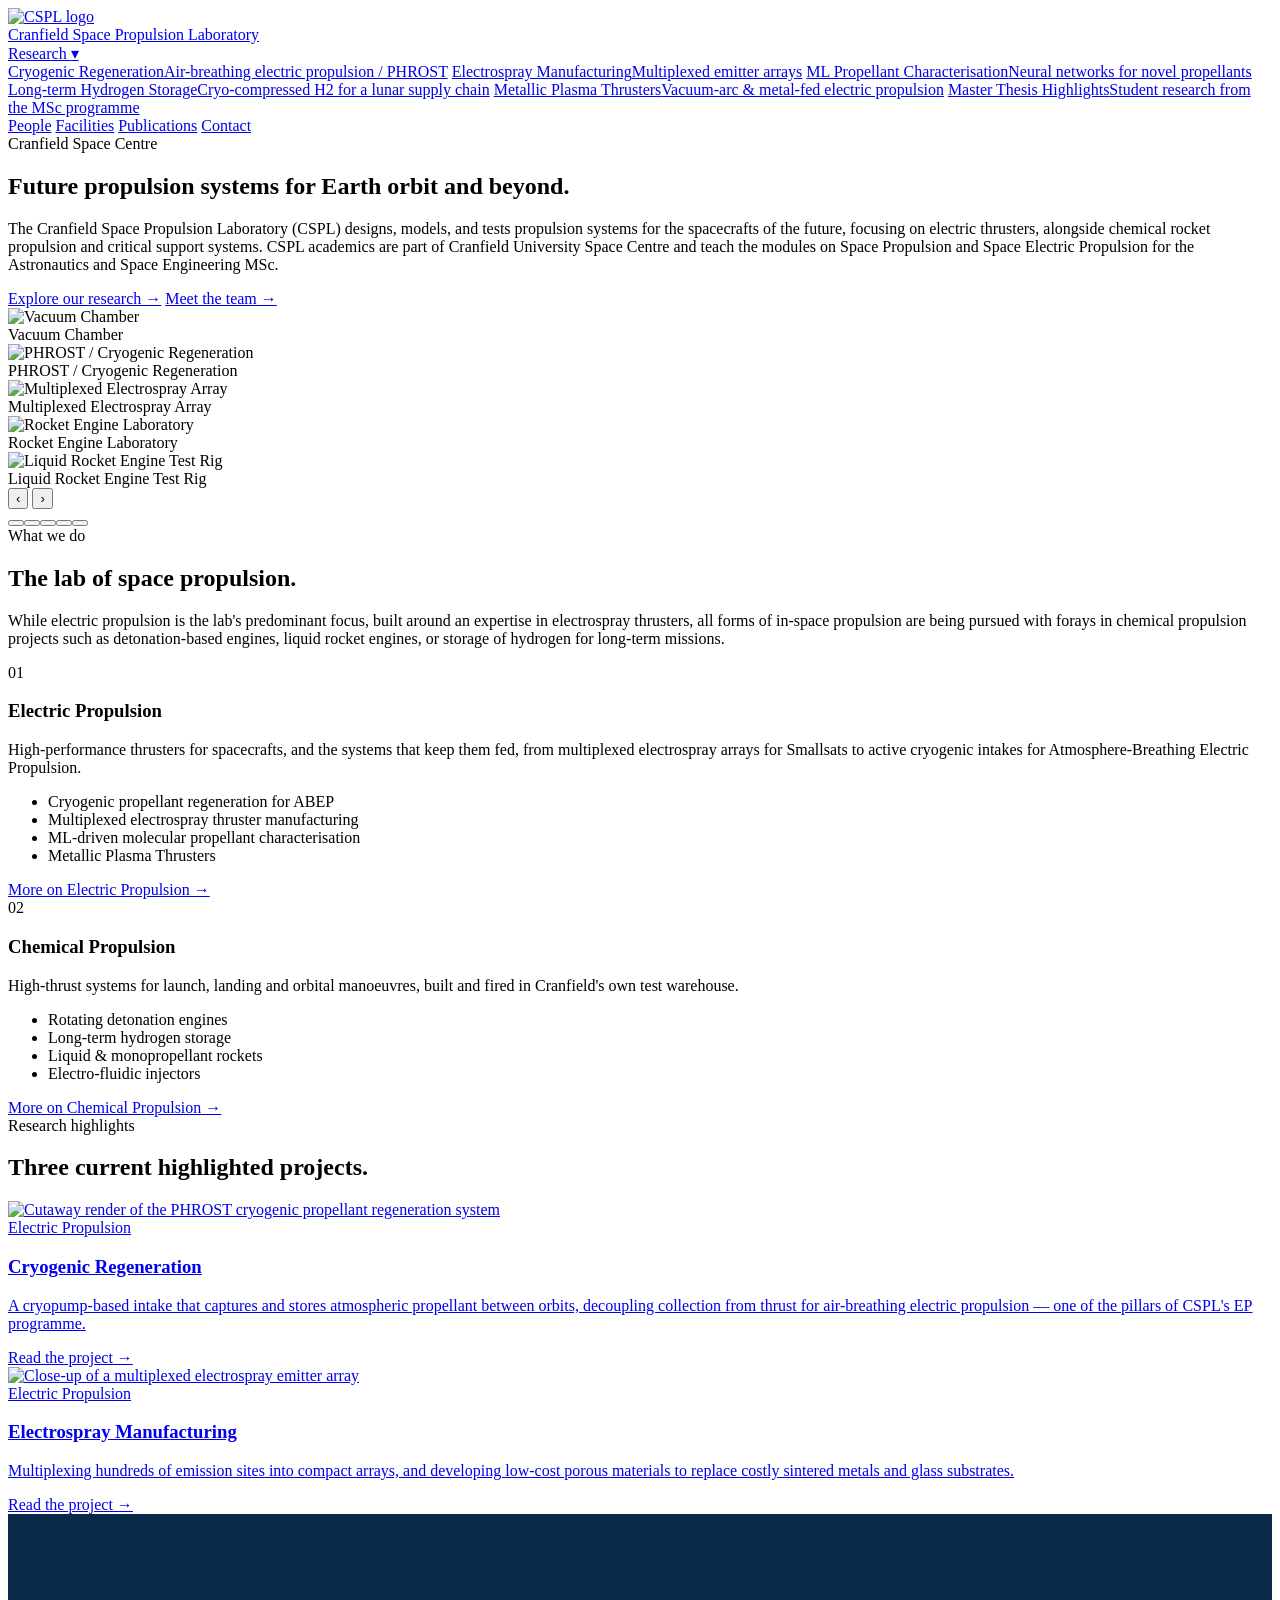
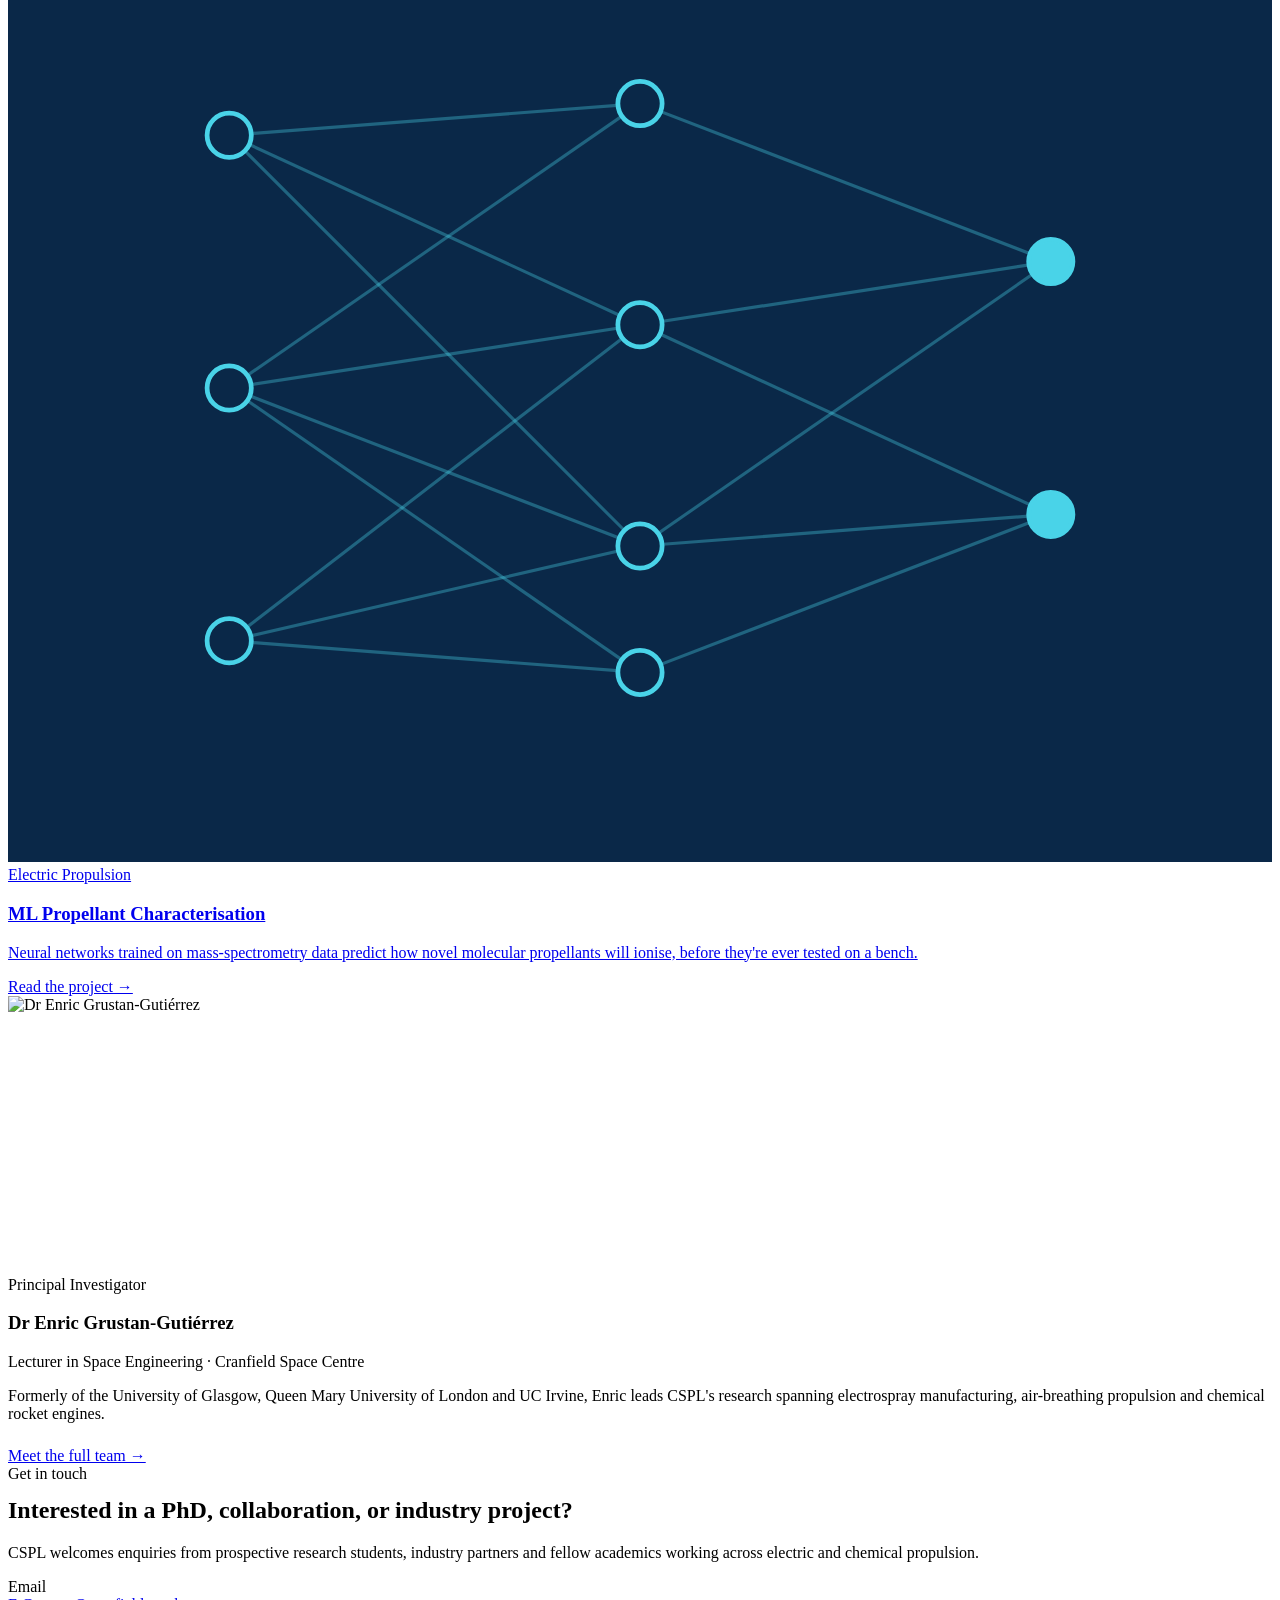
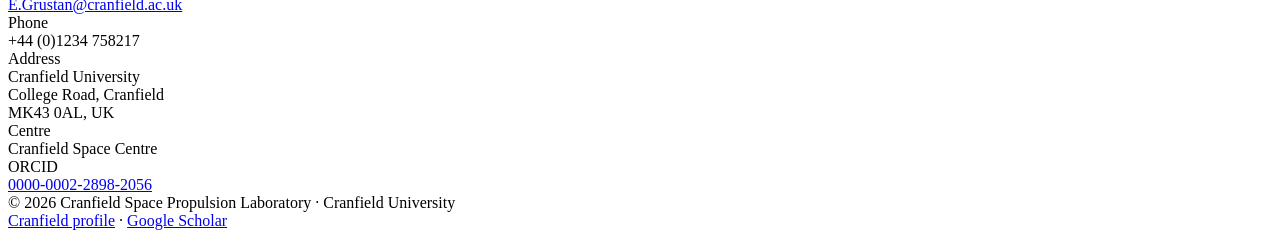
==== index.html @ cee475ef "Add files via upload" ====
<!DOCTYPE html>
<html lang="en">
<head>
<meta charset="UTF-8">
<meta name="viewport" content="width=device-width, initial-scale=1.0">
<title>Cranfield Space Propulsion Laboratory (CSPL)</title>
<meta name="description" content="The Cranfield Space Propulsion Laboratory researches electric, electrospray and chemical propulsion for the next generation of spacecraft.">
<link rel="preconnect" href="https://fonts.googleapis.com">
<link rel="preconnect" href="https://fonts.gstatic.com" crossorigin>
<link href="https://fonts.googleapis.com/css2?family=Space+Grotesk:wght@400;500;600;700&family=Inter:wght@400;500;600;700&family=IBM+Plex+Mono:wght@500;600&display=swap" rel="stylesheet">
<link rel="stylesheet" href="assets/styles.css">
</head>
<body>

<header class="site">
  <div class="nav-inner">
    <a class="brand" href="index.html">
      <img src="assets/images/logo_blanc.svg" alt="CSPL logo">
      <div class="brand-text">Cranfield Space Propulsion Laboratory</div>
    </a>
    <nav class="links">
      <div class="has-dropdown">
        <a href="research.html">Research <span class="caret">&#9662;</span></a>
        <div class="dropdown">
          <a href="research-cryogenic-regeneration.html">Cryogenic Regeneration<span class="sub">Air-breathing electric propulsion / PHROST</span></a>
          <a href="research-electrospray-manufacturing.html">Electrospray Manufacturing<span class="sub">Multiplexed emitter arrays</span></a>
          <a href="research-ml-propellants.html">ML Propellant Characterisation<span class="sub">Neural networks for novel propellants</span></a>
          <a href="research-hydrogen-storage.html">Long-term Hydrogen Storage<span class="sub">Cryo-compressed H2 for a lunar supply chain</span></a>
          <a href="research-metallic-plasma-thrusters.html">Metallic Plasma Thrusters<span class="sub">Vacuum-arc &amp; metal-fed electric propulsion</span></a>
          <a href="research-master-thesis-highlights.html">Master Thesis Highlights<span class="sub">Student research from the MSc programme</span></a>
        </div>
      </div>
      <a href="people.html" class="">People</a>
      <a href="facilities.html" class="">Facilities</a>
      <a href="publications.html" class="">Publications</a>
      <a href="#contact" class="nav-cta">Contact</a>
    </nav>
  </div>
</header>

<section class="intro-block">
  <div class="wrap">
    <div class="eyebrow mono"><span class="dash"></span>Cranfield Space Centre</div>
    <h1>Future propulsion systems for Earth orbit and beyond.</h1>
    <p class="lead">The Cranfield Space Propulsion Laboratory (CSPL) designs, models, and tests propulsion systems for the spacecrafts of the future, focusing on electric thrusters, alongside chemical rocket propulsion and critical support systems. CSPL academics are part of Cranfield University Space Centre and teach the modules on Space Propulsion and Space Electric Propulsion for the Astronautics and Space Engineering MSc.</p>
    <div class="intro-links">
      <a href="research.html">Explore our research &rarr;</a>
      <a href="people.html">Meet the team &rarr;</a>
    </div>
  </div>
</section>

<section class="slideshow-wrap">
  <div class="wrap">
    <div class="slideshow" id="slideshow">
      
      <div class="slide active" data-index="0">
        <img src="assets/images/hero.jpg" alt="Vacuum Chamber">
        <div class="tag">Vacuum Chamber</div>
      </div>
      <div class="slide" data-index="1">
        <img src="assets/images/abep_render.jpg" alt="PHROST / Cryogenic Regeneration">
        <div class="tag">PHROST / Cryogenic Regeneration</div>
      </div>
      <div class="slide" data-index="2">
        <img src="assets/images/electrospray_array.jpg" alt="Multiplexed Electrospray Array">
        <div class="tag">Multiplexed Electrospray Array</div>
      </div>
      <div class="slide" data-index="3">
        <img src="assets/images/chem_warehouse.jpg" alt="Rocket Engine Laboratory">
        <div class="tag">Rocket Engine Laboratory</div>
      </div>
      <div class="slide" data-index="4">
        <img src="assets/images/chem_rig.jpg" alt="Liquid Rocket Engine Test Rig">
        <div class="tag">Liquid Rocket Engine Test Rig</div>
      </div>
      <button class="arrow prev" id="slidePrev" aria-label="Previous slide">&#8249;</button>
      <button class="arrow next" id="slideNext" aria-label="Next slide">&#8250;</button>
      <div class="dots"><button class="dot active" data-index="0" aria-label="Show slide 1: Vacuum Chamber"></button><button class="dot" data-index="1" aria-label="Show slide 2: PHROST / Cryogenic Regeneration"></button><button class="dot" data-index="2" aria-label="Show slide 3: Multiplexed Electrospray Array"></button><button class="dot" data-index="3" aria-label="Show slide 4: Rocket Engine Laboratory"></button><button class="dot" data-index="4" aria-label="Show slide 5:Liquid Rocket Engine Test Rig"></button></div>
    </div>
  </div>
</section>

<script>
(function(){
  const slides = document.querySelectorAll('#slideshow .slide');
  const dots = document.querySelectorAll('#slideshow .dot');
  let current = 0;
  let timer;

  function show(index) {
    const n = slides.length;
    const wrapped = ((index % n) + n) % n;
    slides.forEach(s => s.classList.remove('active'));
    dots.forEach(d => d.classList.remove('active'));
    slides[wrapped].classList.add('active');
    dots[wrapped].classList.add('active');
    current = wrapped;
  }

  function next() { show(current + 1); }
  function prev() { show(current - 1); }

  function resetTimer() {
    clearInterval(timer);
    timer = setInterval(next, 5000);
  }

  dots.forEach(dot => {
    dot.addEventListener('click', () => { show(parseInt(dot.dataset.index, 10)); resetTimer(); });
  });
  document.getElementById('slideNext').addEventListener('click', () => { next(); resetTimer(); });
  document.getElementById('slidePrev').addEventListener('click', () => { prev(); resetTimer(); });

  resetTimer();
})();
</script>

<section id="domains" class="alt">
  <div class="wrap">
    <div class="section-head">
      <div class="eyebrow mono"><span class="dash"></span>What we do</div>
      <h2>The lab of space propulsion.</h2>
      <p>While electric propulsion is the lab's predominant focus, built around an expertise in electrospray thrusters, all forms of in-space propulsion are being pursued with forays in chemical propulsion projects such as detonation-based engines, liquid rocket engines, or storage of hydrogen for long-term missions.</p>
    </div>
    <div class="domains">
      <div class="domain">
        <div class="tagrow"><div class="pnum">01</div></div>
        <h3>Electric Propulsion</h3>
        <p>High-performance thrusters for spacecrafts, and the systems that keep them fed, from multiplexed electrospray arrays for Smallsats to active cryogenic intakes for Atmosphere-Breathing Electric Propulsion.</p>
        <ul>
          <li>Cryogenic propellant regeneration for ABEP</li>
          <li>Multiplexed electrospray thruster manufacturing</li>
          <li>ML-driven molecular propellant characterisation</li>
          <li>Metallic Plasma Thrusters</li>
        </ul>
        <a class="more" href="research.html#electric">More on Electric Propulsion &rarr;</a>
      </div>
      <div class="domain">
        <div class="tagrow"><div class="pnum">02</div></div>
        <h3>Chemical Propulsion</h3>
        <p>High-thrust systems for launch, landing and orbital manoeuvres, built and fired in Cranfield's own test warehouse.</p>
        <ul>
          <li>Rotating detonation engines</li>
          <li>Long-term hydrogen storage</li>
          <li>Liquid &amp; monopropellant rockets</li>
          <li>Electro-fluidic injectors</li>
        </ul>
        <a class="more" href="research.html#chemical">More on Chemical Propulsion &rarr;</a>
      </div>
    </div>
  </div>
</section>

<section>
  <div class="wrap">
    <div class="section-head">
      <div class="eyebrow mono"><span class="dash"></span>Research highlights</div>
      <h2>Three current highlighted projects.</h2>
    </div>
    <div class="project-grid">
      <a class="project-card" href="research-cryogenic-regeneration.html">
        <div class="thumb"><img src="assets/images/abep_render.jpg" alt="Cutaway render of the PHROST cryogenic propellant regeneration system"></div>
        <div class="body">
          <div class="tag">Electric Propulsion</div>
          <h3>Cryogenic Regeneration</h3>
          <p>A cryopump-based intake that captures and stores atmospheric propellant between orbits, decoupling collection from thrust for air-breathing electric propulsion &mdash; one of the pillars of CSPL's EP programme.</p>
          <div class="link">Read the project &rarr;</div>
        </div>
      </a>
      <a class="project-card" href="research-electrospray-manufacturing.html">
        <div class="thumb"><img src="assets/images/electrospray_array.jpg" alt="Close-up of a multiplexed electrospray emitter array"></div>
        <div class="body">
          <div class="tag">Electric Propulsion</div>
          <h3>Electrospray Manufacturing</h3>
          <p>Multiplexing hundreds of emission sites into compact arrays, and developing low-cost porous materials to replace costly sintered metals and glass substrates.</p>
          <div class="link">Read the project &rarr;</div>
        </div>
      </a>
      <a class="project-card" href="research-ml-propellants.html">
        <div class="thumb"><svg viewBox="0 0 400 300" xmlns="http://www.w3.org/2000/svg" style="width:100%;height:100%;background:#0A2848;">
  <g stroke="rgba(73,211,232,0.35)" stroke-width="1">
    <line x1="70" y1="70" x2="200" y2="60"/><line x1="70" y1="70" x2="200" y2="130"/><line x1="70" y1="70" x2="200" y2="200"/>
    <line x1="70" y1="150" x2="200" y2="60"/><line x1="70" y1="150" x2="200" y2="130"/><line x1="70" y1="150" x2="200" y2="200"/><line x1="70" y1="150" x2="200" y2="240"/>
    <line x1="70" y1="230" x2="200" y2="130"/><line x1="70" y1="230" x2="200" y2="200"/><line x1="70" y1="230" x2="200" y2="240"/>
    <line x1="200" y1="60" x2="330" y2="110"/><line x1="200" y1="130" x2="330" y2="110"/><line x1="200" y1="200" x2="330" y2="110"/>
    <line x1="200" y1="130" x2="330" y2="190"/><line x1="200" y1="200" x2="330" y2="190"/><line x1="200" y1="240" x2="330" y2="190"/>
  </g>
  <g fill="#0A2848" stroke="#49D3E8" stroke-width="1.5">
    <circle cx="70" cy="70" r="7"/><circle cx="70" cy="150" r="7"/><circle cx="70" cy="230" r="7"/>
    <circle cx="200" cy="60" r="7"/><circle cx="200" cy="130" r="7"/><circle cx="200" cy="200" r="7"/><circle cx="200" cy="240" r="7"/>
    <circle cx="330" cy="110" r="7" fill="#49D3E8"/><circle cx="330" cy="190" r="7" fill="#49D3E8"/>
  </g>
</svg></div>
        <div class="body">
          <div class="tag">Electric Propulsion</div>
          <h3>ML Propellant Characterisation</h3>
          <p>Neural networks trained on mass-spectrometry data predict how novel molecular propellants will ionise, before they're ever tested on a bench.</p>
          <div class="link">Read the project &rarr;</div>
        </div>
      </a>
    </div>
  </div>
</section>

<section class="alt">
  <div class="wrap">
    <div class="pi-card" style="background:var(--paper); border:1px solid var(--line);">
      <div class="pi-photo" style="min-height:280px;"><img src="assets/images/pi_photo.jpg" alt="Dr Enric Grustan-Gutiérrez"></div>
      <div class="pi-body" style="color:var(--ink);">
        <div class="role" style="color:var(--blue);">Principal Investigator</div>
        <h3 style="color:var(--navy);">Dr Enric Grustan-Gutiérrez</h3>
        <div class="dept" style="color:var(--graphite);">Lecturer in Space Engineering &middot; Cranfield Space Centre</div>
        <p style="color:var(--graphite);">Formerly of the University of Glasgow, Queen Mary University of London and UC Irvine, Enric leads CSPL's research spanning electrospray manufacturing, air-breathing propulsion and chemical rocket engines.</p>
        <a href="people.html" class="btn btn-navy" style="margin-top:8px; display:inline-flex;">Meet the full team &rarr;</a>
      </div>
    </div>
  </div>
</section>

<section class="contact-band" id="contact">
  <div class="wrap contact-inner">
    <div>
      <div class="eyebrow mono"><span class="dash" style="background:var(--cyan);"></span><span style="color:var(--cyan);">Get in touch</span></div>
      <h2 style="margin-top:14px;">Interested in a PhD, collaboration, or industry project?</h2>
      <p>CSPL welcomes enquiries from prospective research students, industry partners and fellow academics working across electric and chemical propulsion.</p>
    </div>
    <div class="contact-card">
      <div class="row"><div class="k">Email</div><div class="v"><a href="mailto:E.Grustan@cranfield.ac.uk">E.Grustan@cranfield.ac.uk</a></div></div>
      <div class="row"><div class="k">Phone</div><div class="v">+44 (0)1234 758217</div></div>
      <div class="row"><div class="k">Address</div><div class="v">Cranfield University<br>College Road, Cranfield<br>MK43 0AL, UK</div></div>
      <div class="row"><div class="k">Centre</div><div class="v">Cranfield Space Centre</div></div>
      <div class="row"><div class="k">ORCID</div><div class="v"><a href="https://orcid.org/0000-0002-2898-2056" target="_blank" rel="noopener">0000-0002-2898-2056</a></div></div>
    </div>
  </div>
</section>

<footer>
  <div class="wrap">
    <div>&copy; 2026 Cranfield Space Propulsion Laboratory &middot; Cranfield University</div>
    <div><a href="https://www.cranfield.ac.uk/people/dr-enric-grustan-gutierrez-34282404" target="_blank" rel="noopener">Cranfield profile</a> &middot; <a href="https://scholar.google.com/citations?user=xD1AS20AAAAJ&hl=ca" target="_blank" rel="noopener">Google Scholar</a></div>
  </div>
</footer>
</body>
</html>
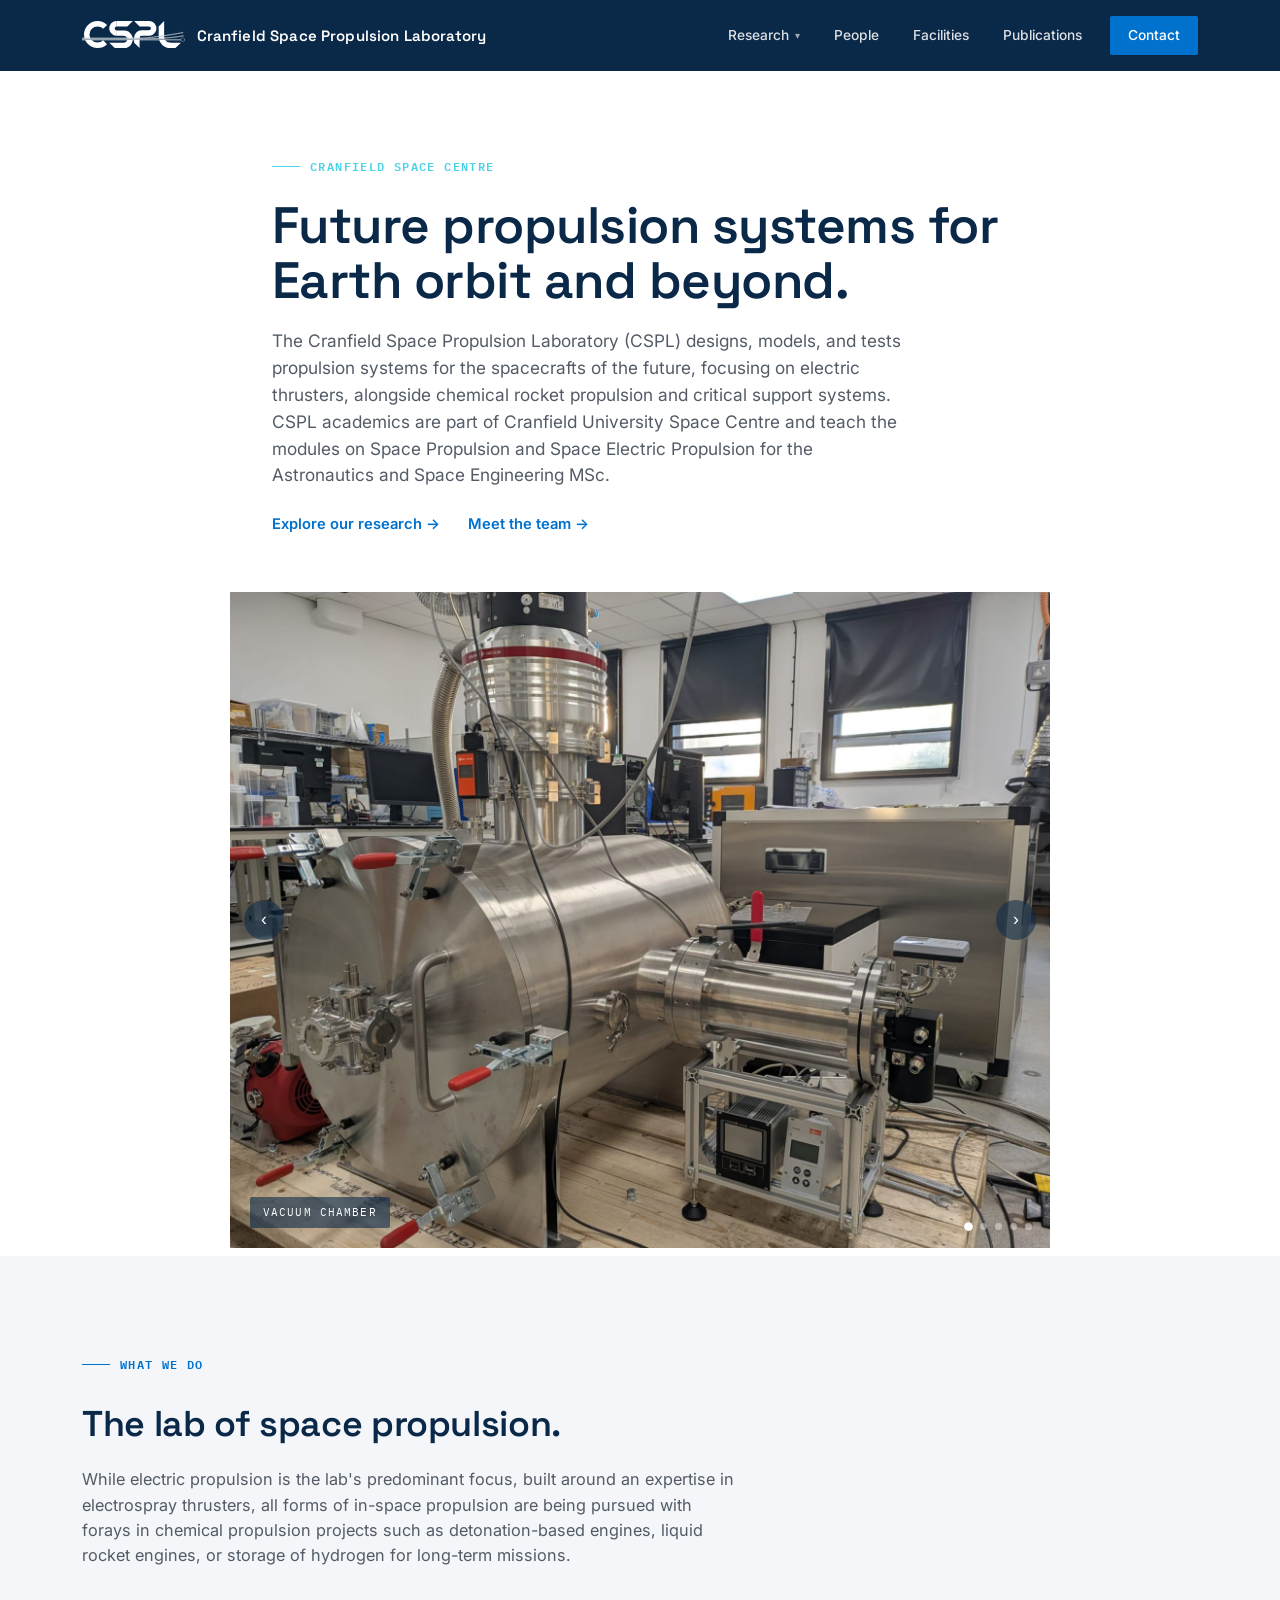
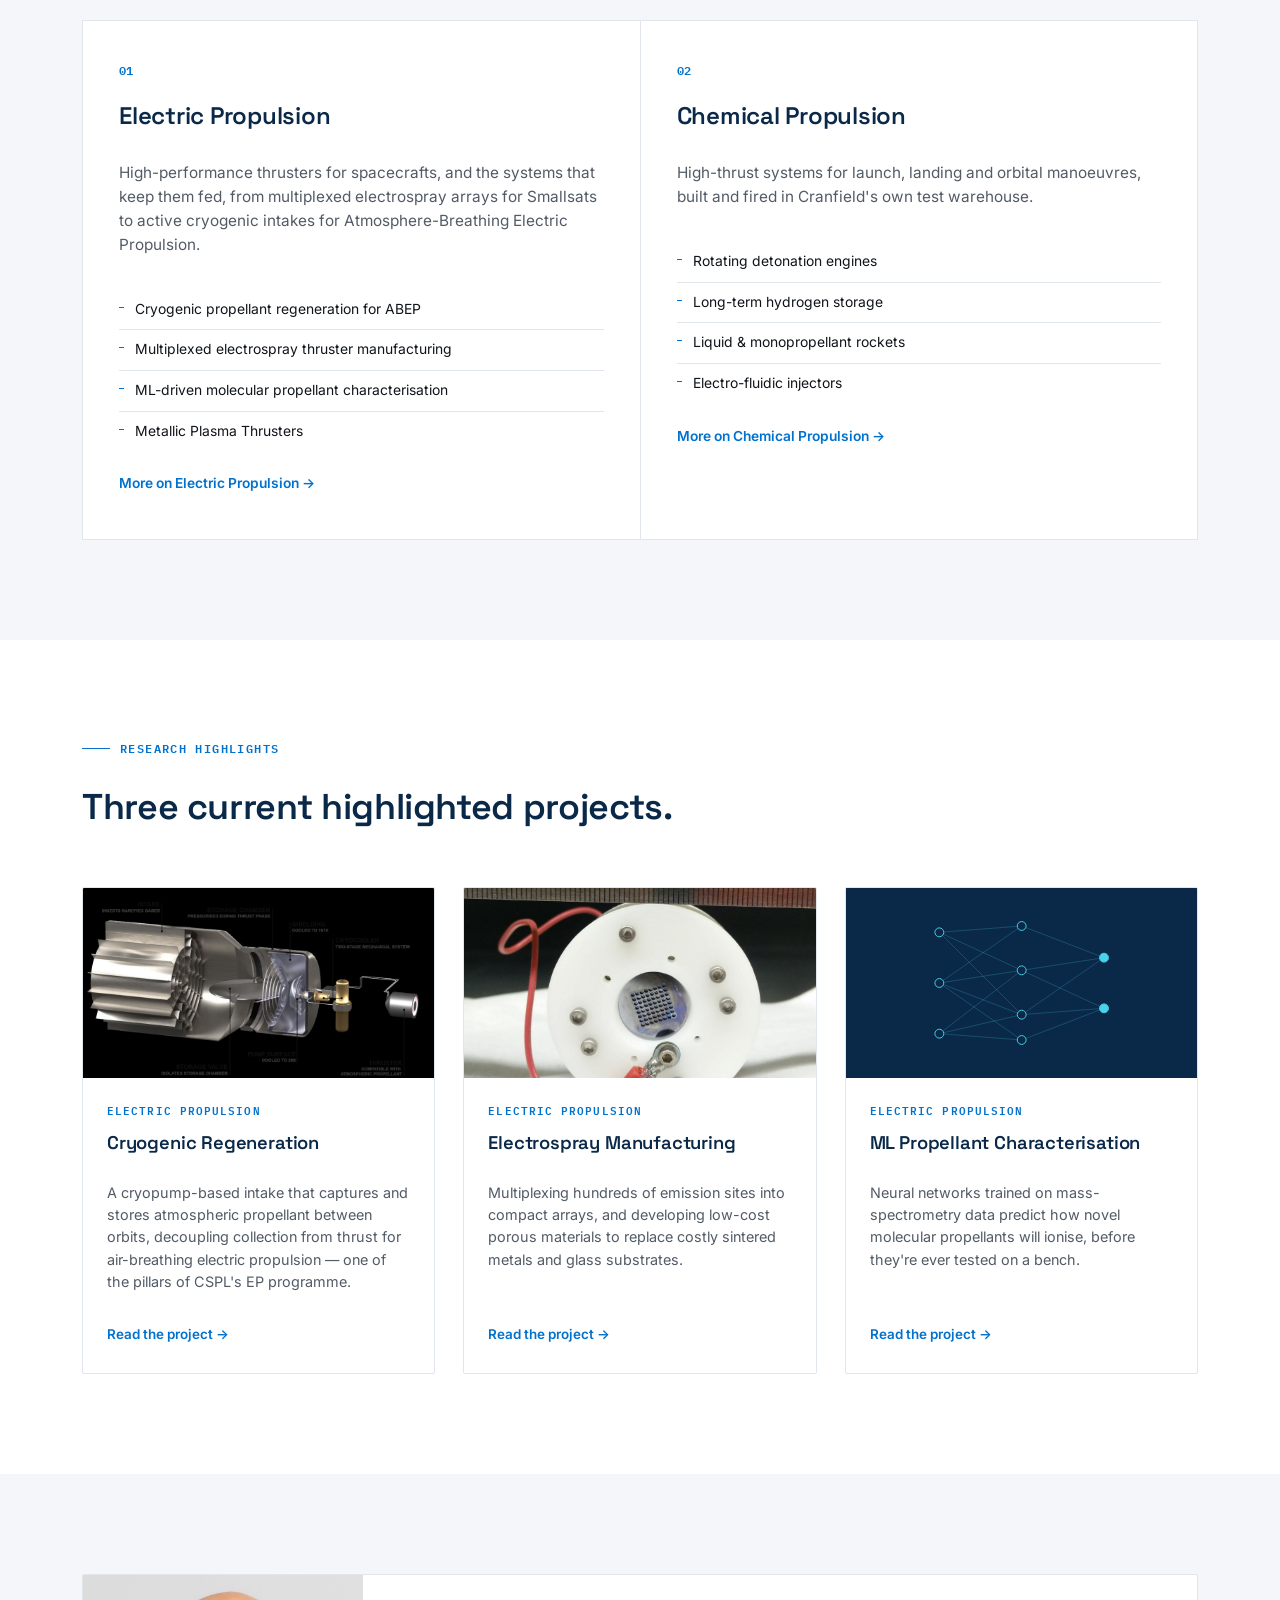
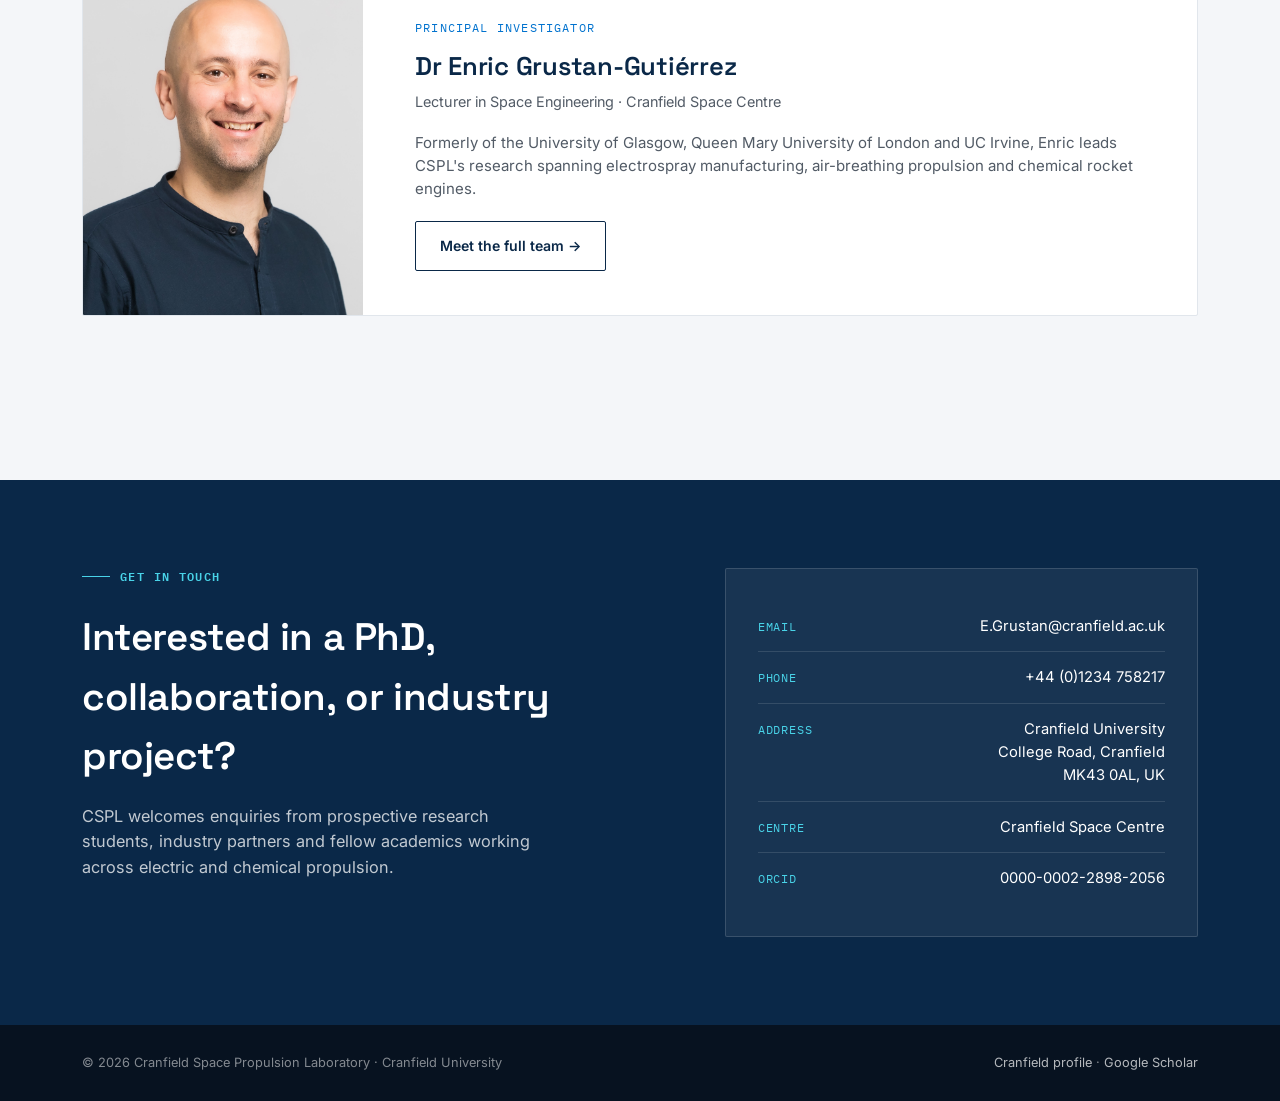
==== commit 0d5e7b56: "Add files via upload" ====
--- a/index.html
+++ b/index.html
@@ -59,7 +59,7 @@
         <div class="tag">Vacuum Chamber</div>
       </div>
       <div class="slide" data-index="1">
-        <img src="assets/images/abep_render.jpg" alt="PHROST / Cryogenic Regeneration">
+        <img src="assets/images/abep_setup.jpg" alt="PHROST / Cryogenic Regeneration">
         <div class="tag">PHROST / Cryogenic Regeneration</div>
       </div>
       <div class="slide" data-index="2">
--- a/assets/styles.css
+++ b/assets/styles.css
@@ -0,0 +1,408 @@
+:root{
+  --navy: #0A2848;
+  --navy-2: #0E2F55;
+  --ink: #10151B;
+  --graphite: #525B66;
+  --paper: #FFFFFF;
+  --panel: #F4F6F9;
+  --line: #E1E6EC;
+  --blue: #0072CE;
+  --blue-dim: #E7F1FC;
+  --cyan: #49D3E8;
+  --radius: 2px;
+}
+*{box-sizing:border-box;}
+html{scroll-behavior:smooth;}
+body{
+  margin:0;
+  font-family:'Inter', sans-serif;
+  color:var(--ink);
+  background:var(--paper);
+  -webkit-font-smoothing:antialiased;
+  line-height:1.55;
+}
+h1,h2,h3,h4{
+  font-family:'Space Grotesk', sans-serif;
+  font-weight:600;
+  margin:0;
+  letter-spacing:-0.01em;
+}
+a{color:inherit; text-decoration:none;}
+img{display:block; max-width:100%;}
+.mono{
+  font-family:'IBM Plex Mono', monospace;
+  text-transform:uppercase;
+  letter-spacing:0.12em;
+  font-size:0.72rem;
+  font-weight:600;
+}
+.wrap{
+  max-width:1180px;
+  margin:0 auto;
+  padding:0 32px;
+}
+
+/* ---------- NAV ---------- */
+header.site{
+  position:fixed; top:0; left:0; right:0; z-index:100;
+  background:var(--navy);
+  box-shadow:0 1px 0 rgba(255,255,255,0.08);
+}
+.nav-inner{
+  max-width:1180px; margin:0 auto; padding:16px 32px;
+  display:flex; align-items:center; justify-content:space-between;
+}
+.brand{display:flex; align-items:center; gap:12px;}
+.brand img{height:30px; width:auto;}
+.brand-text{
+  font-family:'Space Grotesk', sans-serif;
+  font-weight:600;
+  font-size:0.94rem;
+  color:#fff;
+  letter-spacing:0.01em;
+}
+nav.links{display:flex; gap:6px; align-items:center;}
+nav.links > a{
+  color:rgba(255,255,255,0.86);
+  font-size:0.86rem;
+  font-weight:500;
+  padding:8px 14px;
+  border-radius:var(--radius);
+}
+nav.links > a:hover{color:#fff; background:rgba(255,255,255,0.08);}
+nav.links > a.active{color:#fff; background:rgba(255,255,255,0.12);}
+.has-dropdown.active > a{color:#fff; background:rgba(255,255,255,0.12);}
+.has-dropdown{position:relative;}
+.has-dropdown > a{
+  color:rgba(255,255,255,0.86);
+  font-size:0.86rem;
+  font-weight:500;
+  padding:8px 14px;
+  display:inline-flex; align-items:center; gap:6px;
+  border-radius:var(--radius);
+}
+.has-dropdown:hover > a{color:#fff; background:rgba(255,255,255,0.08);}
+.has-dropdown .caret{font-size:0.6rem; opacity:0.7; transform:translateY(1px);}
+.dropdown{
+  position:absolute; top:100%; left:0;
+  background:#fff;
+  border:1px solid var(--line);
+  border-radius:var(--radius);
+  box-shadow:0 18px 40px -12px rgba(10,40,72,0.25);
+  min-width:290px;
+  padding:8px;
+  opacity:0; visibility:hidden; transform:translateY(4px);
+  transition:opacity 0.15s ease, transform 0.15s ease, visibility 0.15s;
+}
+.has-dropdown:hover .dropdown{opacity:1; visibility:visible; transform:translateY(0);}
+.dropdown a{
+  display:block; padding:10px 14px; border-radius:var(--radius);
+  color:var(--navy); font-size:0.86rem; font-weight:500;
+}
+.dropdown a:hover{background:var(--panel); color:var(--blue);}
+.dropdown a .sub{display:block; font-size:0.76rem; color:var(--graphite); font-weight:400; margin-top:2px;}
+.nav-cta{
+  background:var(--blue);
+  color:#fff !important;
+  padding:9px 18px !important;
+  border-radius:var(--radius);
+  font-size:0.82rem;
+  font-weight:600;
+  margin-left:8px;
+}
+
+/* ---------- SHARED EYEBROW LABEL ---------- */
+.eyebrow{
+  color:var(--cyan);
+  display:flex; align-items:center; gap:10px;
+  margin-bottom:22px;
+}
+.eyebrow .dash{width:28px; height:1px; background:var(--cyan);}
+
+/* ---------- PLAIN PAGE HEAD (no banner) ---------- */
+.plain-head{padding:150px 0 44px; background:var(--paper); border-bottom:1px solid var(--line);}
+.plain-head h1{color:var(--navy); font-size:clamp(1.8rem,3.2vw,2.6rem); margin-top:14px; max-width:720px;}
+.plain-head p{color:var(--graphite); margin-top:14px; max-width:600px; font-size:1rem;}
+.breadcrumb{
+  font-family:'IBM Plex Mono', monospace; font-size:0.74rem;
+  text-transform:uppercase; letter-spacing:0.08em;
+}
+.breadcrumb-light{color:var(--graphite);}
+.breadcrumb-light a{color:var(--navy);}
+.breadcrumb-light a:hover{color:var(--blue);}
+
+/* ---------- BUTTONS ---------- */
+.btn{
+  display:inline-flex; align-items:center; gap:8px;
+  padding:13px 24px;
+  border-radius:var(--radius);
+  font-size:0.88rem; font-weight:600;
+  border:1px solid transparent;
+  transition:transform 0.15s ease, background 0.15s ease, border-color .15s ease;
+}
+.btn:hover{transform:translateY(-1px);}
+.btn-primary{background:var(--blue); color:#fff;}
+.btn-primary:hover{background:#0084ee;}
+.btn-ghost{border-color:rgba(255,255,255,0.35); color:#fff;}
+.btn-ghost:hover{border-color:#fff;}
+.btn-navy{border-color:var(--navy); color:var(--navy);}
+.btn-navy:hover{background:var(--navy); color:#fff;}
+
+/* ---------- SECTION SHARED ---------- */
+section{padding:100px 0;}
+section.alt{background:var(--panel);}
+section.tight{padding:72px 0;}
+.section-head{max-width:660px; margin-bottom:52px;}
+.section-head.center{max-width:720px; margin-left:auto; margin-right:auto; text-align:center;}
+.section-head .eyebrow{color:var(--blue);}
+.section-head.center .eyebrow{justify-content:center;}
+.section-head .eyebrow .dash{background:var(--blue);}
+.section-head h2{font-size:clamp(1.7rem, 2.8vw, 2.35rem); color:var(--navy); margin-top:14px;}
+.section-head p{color:var(--graphite); margin-top:16px; font-size:1.02rem;}
+
+/* ---------- DOMAIN CARDS (2-up) ---------- */
+.domains{
+  display:grid;
+  grid-template-columns:repeat(2, 1fr);
+  gap:1px;
+  background:var(--line);
+  border:1px solid var(--line);
+}
+.domain{background:var(--paper); padding:40px 36px 44px; display:flex; flex-direction:column;}
+.domain .tagrow{display:flex; align-items:center; justify-content:space-between;}
+.domain .pnum{font-family:'IBM Plex Mono', monospace; color:var(--blue); font-size:0.78rem; font-weight:600;}
+.domain .weight{font-family:'IBM Plex Mono', monospace; font-size:0.68rem; color:#fff; background:var(--blue); padding:3px 9px; border-radius:20px;}
+.domain h3{color:var(--navy); font-size:1.5rem; margin:16px 0 12px;}
+.domain p{color:var(--graphite); font-size:0.96rem;}
+.domain ul{margin:18px 0 0; padding:0; list-style:none;}
+.domain li{
+  font-size:0.87rem; color:var(--ink);
+  padding:9px 0 9px 16px;
+  border-top:1px solid var(--line);
+  position:relative;
+}
+.domain li:first-child{border-top:none;}
+.domain li::before{content:""; position:absolute; left:0; top:17px; width:5px; height:1px; background:var(--blue);}
+.domain .more{margin-top:22px; font-size:0.86rem; font-weight:600; color:var(--blue);}
+
+/* ---------- PROJECT CARDS (featured on home + research index) ---------- */
+.project-grid{
+  display:grid;
+  grid-template-columns:repeat(3, 1fr);
+  gap:28px;
+}
+.project-card{
+  border:1px solid var(--line);
+  border-radius:var(--radius);
+  overflow:hidden;
+  background:#fff;
+  transition:box-shadow 0.2s ease, transform 0.2s ease;
+  display:flex; flex-direction:column;
+}
+.project-card:hover{box-shadow:0 22px 44px -20px rgba(10,40,72,0.28); transform:translateY(-2px);}
+.project-card .thumb{height:190px; overflow:hidden; background:var(--navy);}
+.project-card .thumb img{width:100%; height:100%; object-fit:cover;}
+.project-card .body{padding:24px 24px 28px; flex:1; display:flex; flex-direction:column;}
+.project-card .tag{color:var(--blue); font-family:'IBM Plex Mono',monospace; font-size:0.68rem; font-weight:600; text-transform:uppercase; letter-spacing:0.1em;}
+.project-card h3{font-size:1.15rem; color:var(--navy); margin:10px 0 10px;}
+.project-card p{color:var(--graphite); font-size:0.9rem; flex:1;}
+.project-card .link{margin-top:16px; font-size:0.84rem; font-weight:600; color:var(--blue);}
+
+/* ---------- DEEP DIVE (project detail pages) ---------- */
+.deep{
+  display:grid;
+  grid-template-columns:0.9fr 1.1fr;
+  gap:64px;
+  align-items:center;
+  margin-bottom:96px;
+}
+.deep:last-child{margin-bottom:0;}
+.deep.rev .deep-media{order:2;}
+.deep.rev .deep-text{order:1;}
+.deep-media img{width:100%; border-radius:var(--radius); box-shadow:0 24px 48px -24px rgba(10,40,72,0.35);}
+.deep-media figcaption{margin-top:10px; font-size:0.78rem; color:var(--graphite); font-family:'IBM Plex Mono', monospace;}
+.deep-text .tag{color:var(--blue); font-family:'IBM Plex Mono', monospace; font-size:0.72rem; font-weight:600; text-transform:uppercase; letter-spacing:0.12em;}
+.deep-text h2, .deep-text h3{color:var(--navy); font-size:1.7rem; margin:14px 0 16px;}
+.deep-text p{color:var(--graphite); font-size:0.98rem; margin-bottom:14px;}
+.deep-text .facts{display:flex; gap:28px; margin-top:22px; flex-wrap:wrap;}
+.deep-text .facts div{border-left:2px solid var(--blue); padding-left:12px;}
+.deep-text .facts .n{font-family:'Space Grotesk',sans-serif; font-weight:700; color:var(--navy); font-size:1.3rem;}
+.deep-text .facts .l{font-size:0.76rem; color:var(--graphite); margin-top:2px;}
+
+/* ---------- NETWORK DIAGRAM (ML page signature) ---------- */
+.net-diagram{width:100%; height:auto;}
+.net-diagram .node{fill:#fff; stroke:var(--blue); stroke-width:1.5;}
+.net-diagram .node.out{stroke:var(--cyan);}
+.net-diagram .edge{stroke:var(--line); stroke-width:1;}
+.net-diagram .edge.active{stroke:var(--blue); stroke-width:1; opacity:0.5;}
+
+/* ---------- STAT ROW (inline, non-hero) ---------- */
+.fact-row{display:flex; gap:0; border-top:1px solid var(--line); border-bottom:1px solid var(--line); margin:40px 0;}
+.fact-row .f{flex:1; padding:22px 24px; border-left:1px solid var(--line);}
+.fact-row .f:first-child{border-left:none;}
+.fact-row .n{font-family:'Space Grotesk',sans-serif; font-weight:700; color:var(--navy); font-size:1.6rem;}
+.fact-row .l{font-size:0.8rem; color:var(--graphite); margin-top:4px;}
+
+/* ---------- PEOPLE ---------- */
+.pi-card{
+  display:grid; grid-template-columns:280px 1fr; gap:52px;
+  background:var(--navy); border-radius:var(--radius); overflow:hidden; margin-bottom:64px;
+}
+.pi-photo{position:relative; height:100%; min-height:340px;}
+.pi-photo img{width:100%; height:100%; object-fit:cover; object-position:top center;}
+.pi-body{padding:44px 44px 44px 0; color:#fff;}
+.pi-body .role{color:var(--cyan); font-family:'IBM Plex Mono',monospace; font-size:0.74rem; letter-spacing:0.1em; text-transform:uppercase;}
+.pi-body h3{font-size:1.6rem; margin:10px 0 4px; color:#fff;}
+.pi-body .dept{color:rgba(255,255,255,0.65); font-size:0.9rem; margin-bottom:18px;}
+.pi-body p{color:rgba(255,255,255,0.82); font-size:0.94rem; margin-bottom:12px;}
+.pi-body .contact-row{display:flex; gap:22px; flex-wrap:wrap; margin-top:20px; font-size:0.82rem;}
+.pi-body .contact-row a{color:var(--cyan); border-bottom:1px solid rgba(73,211,232,0.35);}
+.pi-body .contact-row a:hover{border-color:var(--cyan);}
+
+.team-grid{display:grid; grid-template-columns:repeat(4,1fr); gap:26px;}
+.member{text-align:left; display:block;}
+.member .ph{width:100%; aspect-ratio:1/1; border-radius:50%; overflow:hidden; margin-bottom:14px; border:1px solid var(--line);}
+.member .ph img{width:100%; height:100%; object-fit:cover;}
+.member h4{font-size:0.94rem; color:var(--navy);}
+.member .role{font-size:0.76rem; color:var(--blue); margin-top:3px; font-weight:600;}
+
+/* ---------- PEOPLE: leads / solo / grid tiers ---------- */
+.people-tier-label{font-size:0.78rem; color:var(--graphite); font-family:'IBM Plex Mono',monospace; text-transform:uppercase; letter-spacing:0.08em; margin:0 0 20px;}
+.leads-row{display:grid; grid-template-columns:repeat(2,1fr); gap:40px; margin-bottom:72px;}
+.lead-card{text-align:left; display:block;}
+.lead-card .ph{width:100%; aspect-ratio:1/1; border-radius:50%; overflow:hidden; margin-bottom:20px; border:1px solid var(--line); transition:box-shadow .2s ease;}
+.lead-card .ph img{width:100%; height:100%; object-fit:cover; object-position:top center;}
+.lead-card:hover .ph{box-shadow:0 18px 40px -16px rgba(10,40,72,0.35);}
+.lead-card h3{font-size:1.35rem; color:var(--navy);}
+.lead-card .role{font-size:0.86rem; color:var(--blue); margin-top:5px; font-weight:600;}
+.lead-card .dept{font-size:0.82rem; color:var(--graphite); margin-top:3px;}
+.solo-row{margin-bottom:72px;}
+.solo-row .lead-card{width:260px;}
+.solo-row .lead-card .ph{width:180px; height:180px;}
+@media (max-width:680px){
+  .leads-row{grid-template-columns:1fr 1fr; gap:20px;}
+  .solo-row .lead-card{width:180px;}
+  .solo-row .lead-card .ph{width:140px; height:140px;}
+}
+
+/* ---------- FACILITIES ---------- */
+.fac-grid{display:grid; grid-template-columns:1.4fr 1fr; grid-template-rows:auto auto; gap:16px;}
+.fac-grid .big{grid-row:span 2;}
+.fac-grid.four{grid-template-columns:1.4fr 1fr; grid-template-rows:repeat(3, auto);}
+.fac-grid.four .big{grid-row:span 3;}
+.fac-grid.four .fac-item{height:180px;}
+.fac-item{position:relative; overflow:hidden; border-radius:var(--radius); background:var(--navy);}
+.fac-item img{width:100%; height:100%; object-fit:cover; display:block;}
+.fac-item .cap{
+  position:absolute; left:0; right:0; bottom:0;
+  background:linear-gradient(0deg, rgba(10,40,72,0.92), transparent);
+  color:#fff; padding:18px 20px 14px; font-size:0.82rem;
+}
+.fac-item .cap .mono{color:var(--cyan); display:block; margin-bottom:4px;}
+
+/* ---------- PUBLICATIONS ---------- */
+.pub-tabs{display:flex; gap:8px; margin-bottom:8px;}
+.pub-tab{padding:10px 18px; font-size:0.84rem; font-weight:600; border-radius:var(--radius); cursor:pointer; color:var(--graphite); border:1px solid var(--line); background:var(--paper);}
+.pub-tab.active{background:var(--navy); color:#fff; border-color:var(--navy);}
+.pub-list{border-top:1px solid var(--line);}
+.pub-item{display:grid; grid-template-columns:76px 1fr; gap:20px; padding:20px 0; border-bottom:1px solid var(--line);}
+.pub-item .yr{font-family:'IBM Plex Mono',monospace; color:var(--blue); font-weight:600; font-size:0.92rem; padding-top:2px;}
+.pub-item .cite{font-size:0.94rem; color:var(--ink);}
+.pub-item .cite .jrnl{color:var(--graphite); font-style:italic;}
+.pub-item .cite a{color:var(--blue); font-size:0.82rem; margin-left:6px;}
+.pub-panel{display:none;}
+.pub-panel.active{display:block;}
+
+/* ---------- CONTACT / FOOTER ---------- */
+.contact-band{background:var(--navy); color:#fff; padding:88px 0; position:relative; overflow:hidden;}
+.contact-inner{display:grid; grid-template-columns:1.1fr 0.9fr; gap:64px;}
+.contact-band h2{color:#fff; font-size:clamp(1.7rem,3vw,2.4rem);}
+.contact-band p{color:rgba(255,255,255,0.75); margin-top:18px; font-size:1.02rem; max-width:480px;}
+.contact-card{background:rgba(255,255,255,0.06); border:1px solid rgba(255,255,255,0.14); border-radius:var(--radius); padding:32px;}
+.contact-card .row{display:flex; justify-content:space-between; align-items:baseline; padding:14px 0; border-bottom:1px solid rgba(255,255,255,0.12);}
+.contact-card .row:last-child{border-bottom:none;}
+.contact-card .k{font-family:'IBM Plex Mono',monospace; font-size:0.72rem; color:var(--cyan); text-transform:uppercase; letter-spacing:0.08em;}
+.contact-card .v{font-size:0.92rem; text-align:right;}
+.contact-card .v a:hover{color:var(--cyan);}
+
+footer{background:#071220; color:rgba(255,255,255,0.5); padding:28px 0; font-size:0.8rem;}
+footer .wrap{display:flex; justify-content:space-between; align-items:center; flex-wrap:wrap; gap:10px;}
+footer a{color:rgba(255,255,255,0.7);}
+footer a:hover{color:#fff;}
+
+/* ---------- INTRO BLOCK (slideshow homepage variant) ---------- */
+.intro-block{padding:158px 0 56px; background:var(--paper);}
+.intro-block .wrap{max-width:800px;}
+.intro-block h1{color:var(--navy); font-size:clamp(2rem, 4.2vw, 3.2rem); line-height:1.08;}
+.intro-block p.lead{color:var(--graphite); font-size:1.08rem; max-width:640px; margin:20px 0 24px;}
+.intro-links{display:flex; gap:28px; flex-wrap:wrap;}
+.intro-links a{color:var(--blue); font-weight:600; font-size:0.92rem; display:inline-flex; align-items:center; gap:6px;}
+.intro-links a:hover{color:var(--navy);}
+
+/* ---------- SLIDESHOW ---------- */
+.slideshow-wrap{padding:0 0 8px; background:var(--paper);}
+.slideshow{
+  position:relative;
+  width:100%; max-width:820px; margin:0 auto;
+  aspect-ratio:5/4;
+  overflow:hidden; border-radius:var(--radius);
+  background:var(--navy);
+}
+.slideshow .slide{position:absolute; inset:0; opacity:0; transition:opacity 0.9s ease;}
+.slideshow .slide.active{opacity:1;}
+.slideshow .slide img{width:100%; height:100%; object-fit:cover;}
+.slideshow .slide .tag{
+  position:absolute; left:20px; bottom:20px; z-index:3;
+  color:#fff; font-family:'IBM Plex Mono',monospace; font-size:0.7rem;
+  text-transform:uppercase; letter-spacing:0.1em;
+  background:rgba(10,40,72,0.6); padding:7px 13px; border-radius:2px;
+}
+.slideshow .arrow{
+  position:absolute; top:50%; transform:translateY(-50%); z-index:4;
+  width:40px; height:40px; border-radius:50%; border:none; cursor:pointer;
+  background:rgba(10,40,72,0.55); color:#fff;
+  display:flex; align-items:center; justify-content:center;
+  font-size:1.1rem; transition:background .2s ease;
+}
+.slideshow .arrow:hover{background:rgba(10,40,72,0.85);}
+.slideshow .arrow.prev{left:14px;}
+.slideshow .arrow.next{right:14px;}
+.slideshow .dots{position:absolute; bottom:18px; right:18px; z-index:3; display:flex; gap:8px;}
+.slideshow .dot{width:7px; height:7px; border-radius:50%; background:rgba(255,255,255,0.4); border:none; padding:0; cursor:pointer; transition:background .2s ease, transform .2s ease;}
+.slideshow .dot.active{background:#fff; transform:scale(1.25);}
+.slideshow .dot:hover{background:rgba(255,255,255,0.75);}
+@media (max-width:680px){
+  .slideshow{aspect-ratio:1/1; border-radius:0;}
+  .slideshow .arrow{width:34px; height:34px; font-size:1rem;}
+}
+@media (max-width: 980px){
+  .domains{grid-template-columns:1fr;}
+  .project-grid{grid-template-columns:1fr 1fr;}
+  .deep{grid-template-columns:1fr; gap:28px;}
+  .deep.rev .deep-media{order:1;} .deep.rev .deep-text{order:2;}
+  .pi-card{grid-template-columns:1fr;}
+  .pi-photo{min-height:260px;}
+  .pi-body{padding:32px;}
+  .team-grid{grid-template-columns:repeat(3,1fr);}
+  .fac-grid{grid-template-columns:1fr; grid-template-rows:auto;}
+  .fac-grid .fac-item.big{grid-row:auto;}
+  .fac-item{height:260px;}
+  .fac-grid.four .fac-item{height:220px;}
+  .contact-inner{grid-template-columns:1fr;}
+  .fact-row{flex-wrap:wrap;}
+  .fact-row .f{flex:1 1 50%; border-left:none; border-top:1px solid var(--line);}
+  .fact-row .f:nth-child(1),.fact-row .f:nth-child(2){border-top:none;}
+}
+@media (max-width: 680px){
+  nav.links > a:not(.nav-cta){display:none;}
+  .has-dropdown{display:none;}
+  .project-grid{grid-template-columns:1fr;}
+  .team-grid{grid-template-columns:repeat(2,1fr);}
+  section{padding:64px 0;}
+  .pi-card{margin-bottom:40px;}
+  .brand-text{font-size:0.8rem;}
+  .nav-inner{padding:14px 20px;}
+  .wrap{padding:0 20px;}
+  .plain-head{padding:128px 0 36px;}
+  .intro-block{padding:128px 0 40px;}
+}
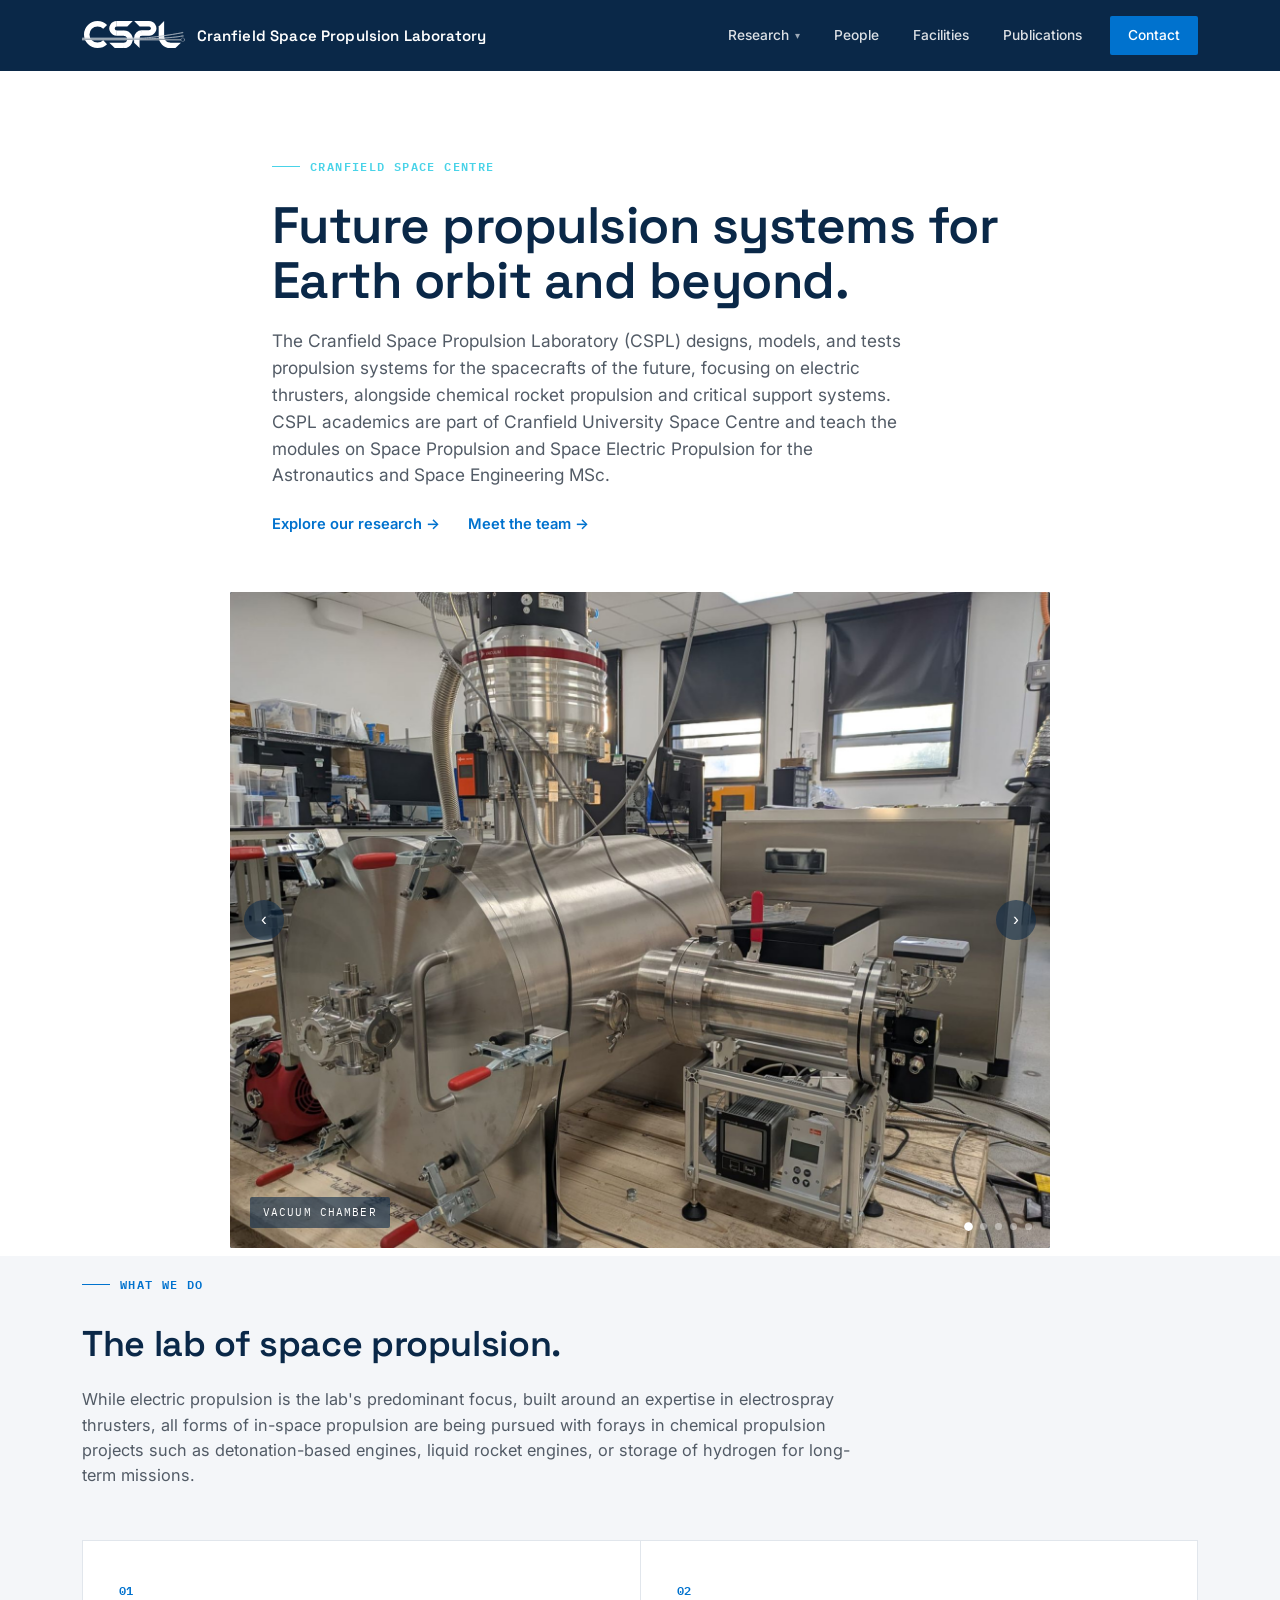
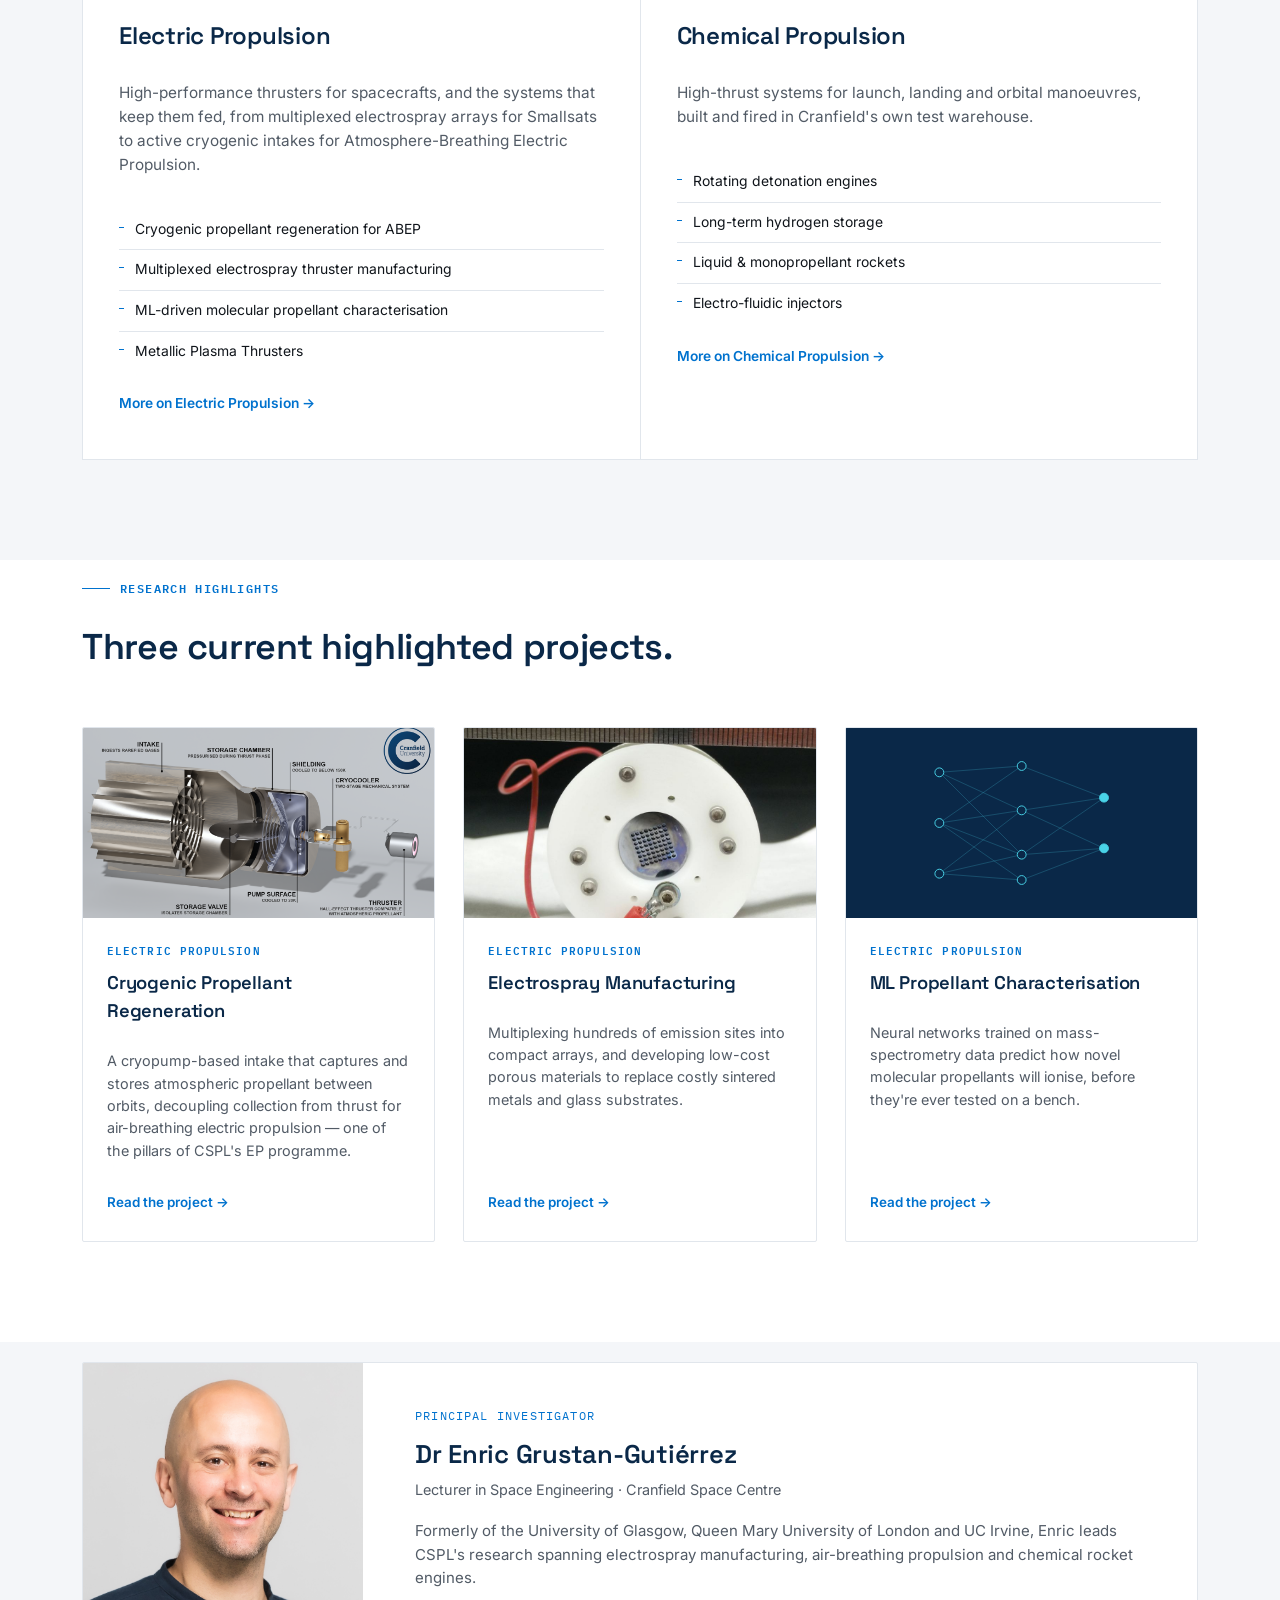
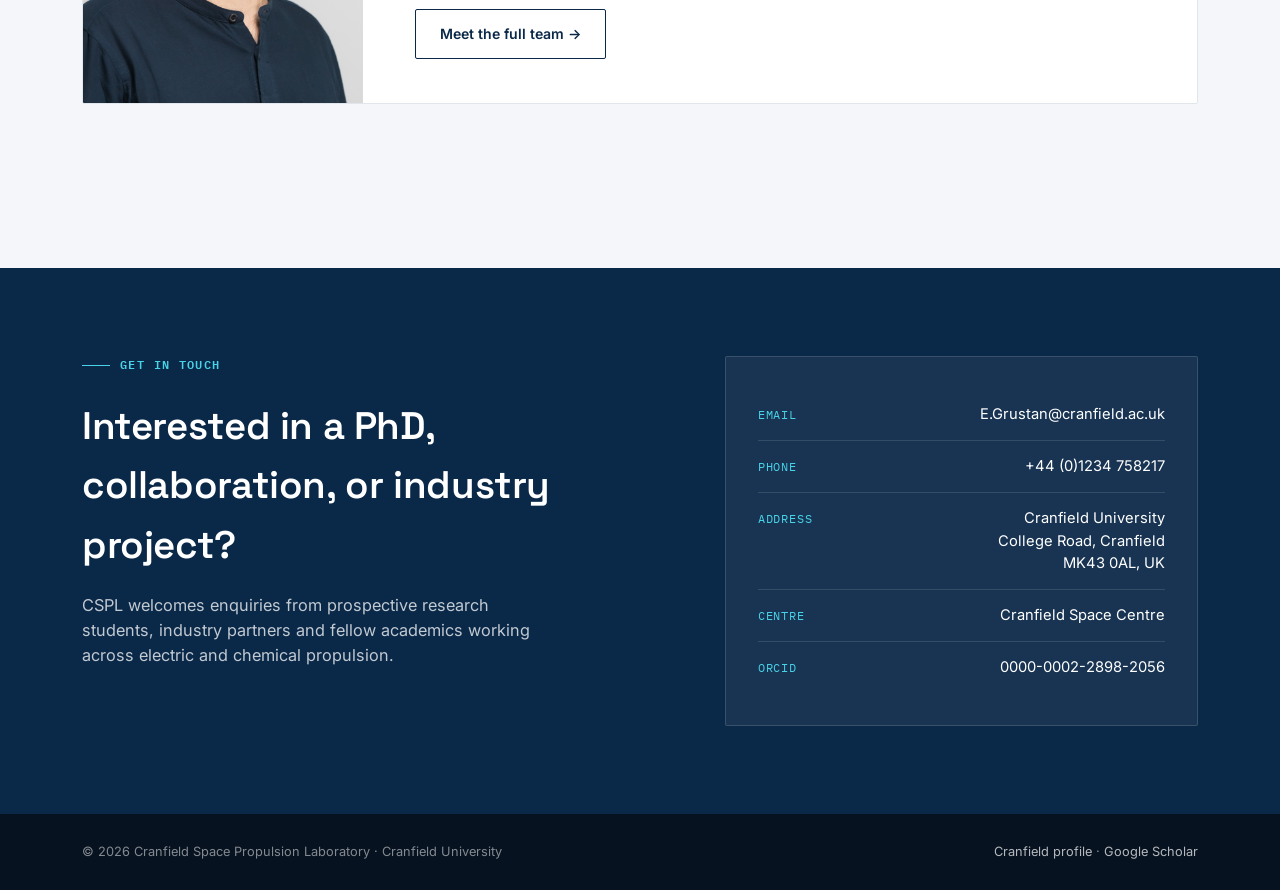
==== commit dca7dd28: "Added CPR and Cameron Leslie pages" ====
--- a/index.html
+++ b/index.html
@@ -22,7 +22,7 @@
       <div class="has-dropdown">
         <a href="research.html">Research <span class="caret">&#9662;</span></a>
         <div class="dropdown">
-          <a href="research-cryogenic-regeneration.html">Cryogenic Regeneration<span class="sub">Air-breathing electric propulsion / PHROST</span></a>
+          <a href="research-cpr.html">Cryogenic Propellant Regeneration<span class="sub">Air-breathing electric propulsion / PHROST</span></a>
           <a href="research-electrospray-manufacturing.html">Electrospray Manufacturing<span class="sub">Multiplexed emitter arrays</span></a>
           <a href="research-ml-propellants.html">ML Propellant Characterisation<span class="sub">Neural networks for novel propellants</span></a>
           <a href="research-hydrogen-storage.html">Long-term Hydrogen Storage<span class="sub">Cryo-compressed H2 for a lunar supply chain</span></a>
@@ -53,14 +53,14 @@
 <section class="slideshow-wrap">
   <div class="wrap">
     <div class="slideshow" id="slideshow">
-      
+
       <div class="slide active" data-index="0">
         <img src="assets/images/hero.jpg" alt="Vacuum Chamber">
         <div class="tag">Vacuum Chamber</div>
       </div>
       <div class="slide" data-index="1">
-        <img src="assets/images/abep_setup.jpg" alt="PHROST / Cryogenic Regeneration">
-        <div class="tag">PHROST / Cryogenic Regeneration</div>
+        <img src="assets/images/abep_setup.jpg" alt="PHROST / Cryogenic Propellant Regeneration">
+        <div class="tag">PHROST / Cryogenic Propellant Regeneration</div>
       </div>
       <div class="slide" data-index="2">
         <img src="assets/images/electrospray_array.jpg" alt="Multiplexed Electrospray Array">
@@ -76,7 +76,7 @@
       </div>
       <button class="arrow prev" id="slidePrev" aria-label="Previous slide">&#8249;</button>
       <button class="arrow next" id="slideNext" aria-label="Next slide">&#8250;</button>
-      <div class="dots"><button class="dot active" data-index="0" aria-label="Show slide 1: Vacuum Chamber"></button><button class="dot" data-index="1" aria-label="Show slide 2: PHROST / Cryogenic Regeneration"></button><button class="dot" data-index="2" aria-label="Show slide 3: Multiplexed Electrospray Array"></button><button class="dot" data-index="3" aria-label="Show slide 4: Rocket Engine Laboratory"></button><button class="dot" data-index="4" aria-label="Show slide 5:Liquid Rocket Engine Test Rig"></button></div>
+      <div class="dots"><button class="dot active" data-index="0" aria-label="Show slide 1: Vacuum Chamber"></button><button class="dot" data-index="1" aria-label="Show slide 2: PHROST / Cryogenic Propellant Regeneration"></button><button class="dot" data-index="2" aria-label="Show slide 3: Multiplexed Electrospray Array"></button><button class="dot" data-index="3" aria-label="Show slide 4: Rocket Engine Laboratory"></button><button class="dot" data-index="4" aria-label="Show slide 5:Liquid Rocket Engine Test Rig"></button></div>
     </div>
   </div>
 </section>
@@ -159,11 +159,11 @@
       <h2>Three current highlighted projects.</h2>
     </div>
     <div class="project-grid">
-      <a class="project-card" href="research-cryogenic-regeneration.html">
-        <div class="thumb"><img src="assets/images/abep_render.jpg" alt="Cutaway render of the PHROST cryogenic propellant regeneration system"></div>
+      <a class="project-card" href="research-cpr.html">
+        <div class="thumb"><img src="assets/images/abep_render.png" alt="Cutaway render of the PHROST cryogenic propellant regeneration system"></div>
         <div class="body">
           <div class="tag">Electric Propulsion</div>
-          <h3>Cryogenic Regeneration</h3>
+          <h3>Cryogenic Propellant Regeneration</h3>
           <p>A cryopump-based intake that captures and stores atmospheric propellant between orbits, decoupling collection from thrust for air-breathing electric propulsion &mdash; one of the pillars of CSPL's EP programme.</p>
           <div class="link">Read the project &rarr;</div>
         </div>
--- a/assets/styles.css
+++ b/assets/styles.css
@@ -149,10 +149,10 @@
 .btn-navy:hover{background:var(--navy); color:#fff;}
 
 /* ---------- SECTION SHARED ---------- */
-section{padding:100px 0;}
+section{padding:20px 0 100px;}
 section.alt{background:var(--panel);}
 section.tight{padding:72px 0;}
-.section-head{max-width:660px; margin-bottom:52px;}
+.section-head{max-width:800px; margin-bottom:52px;}
 .section-head.center{max-width:720px; margin-left:auto; margin-right:auto; text-align:center;}
 .section-head .eyebrow{color:var(--blue);}
 .section-head.center .eyebrow{justify-content:center;}
@@ -211,14 +211,16 @@
 /* ---------- DEEP DIVE (project detail pages) ---------- */
 .deep{
   display:grid;
-  grid-template-columns:0.9fr 1.1fr;
-  gap:64px;
+  grid-template-columns:2fr 1.6fr;
+  gap:50px;
   align-items:center;
   margin-bottom:96px;
 }
 .deep:last-child{margin-bottom:0;}
+.deep.rev{grid-template-columns: 1.6fr 2fr;}
 .deep.rev .deep-media{order:2;}
 .deep.rev .deep-text{order:1;}
+.deep-media{margin: 0;}
 .deep-media img{width:100%; border-radius:var(--radius); box-shadow:0 24px 48px -24px rgba(10,40,72,0.35);}
 .deep-media figcaption{margin-top:10px; font-size:0.78rem; color:var(--graphite); font-family:'IBM Plex Mono', monospace;}
 .deep-text .tag{color:var(--blue); font-family:'IBM Plex Mono', monospace; font-size:0.72rem; font-weight:600; text-transform:uppercase; letter-spacing:0.12em;}
